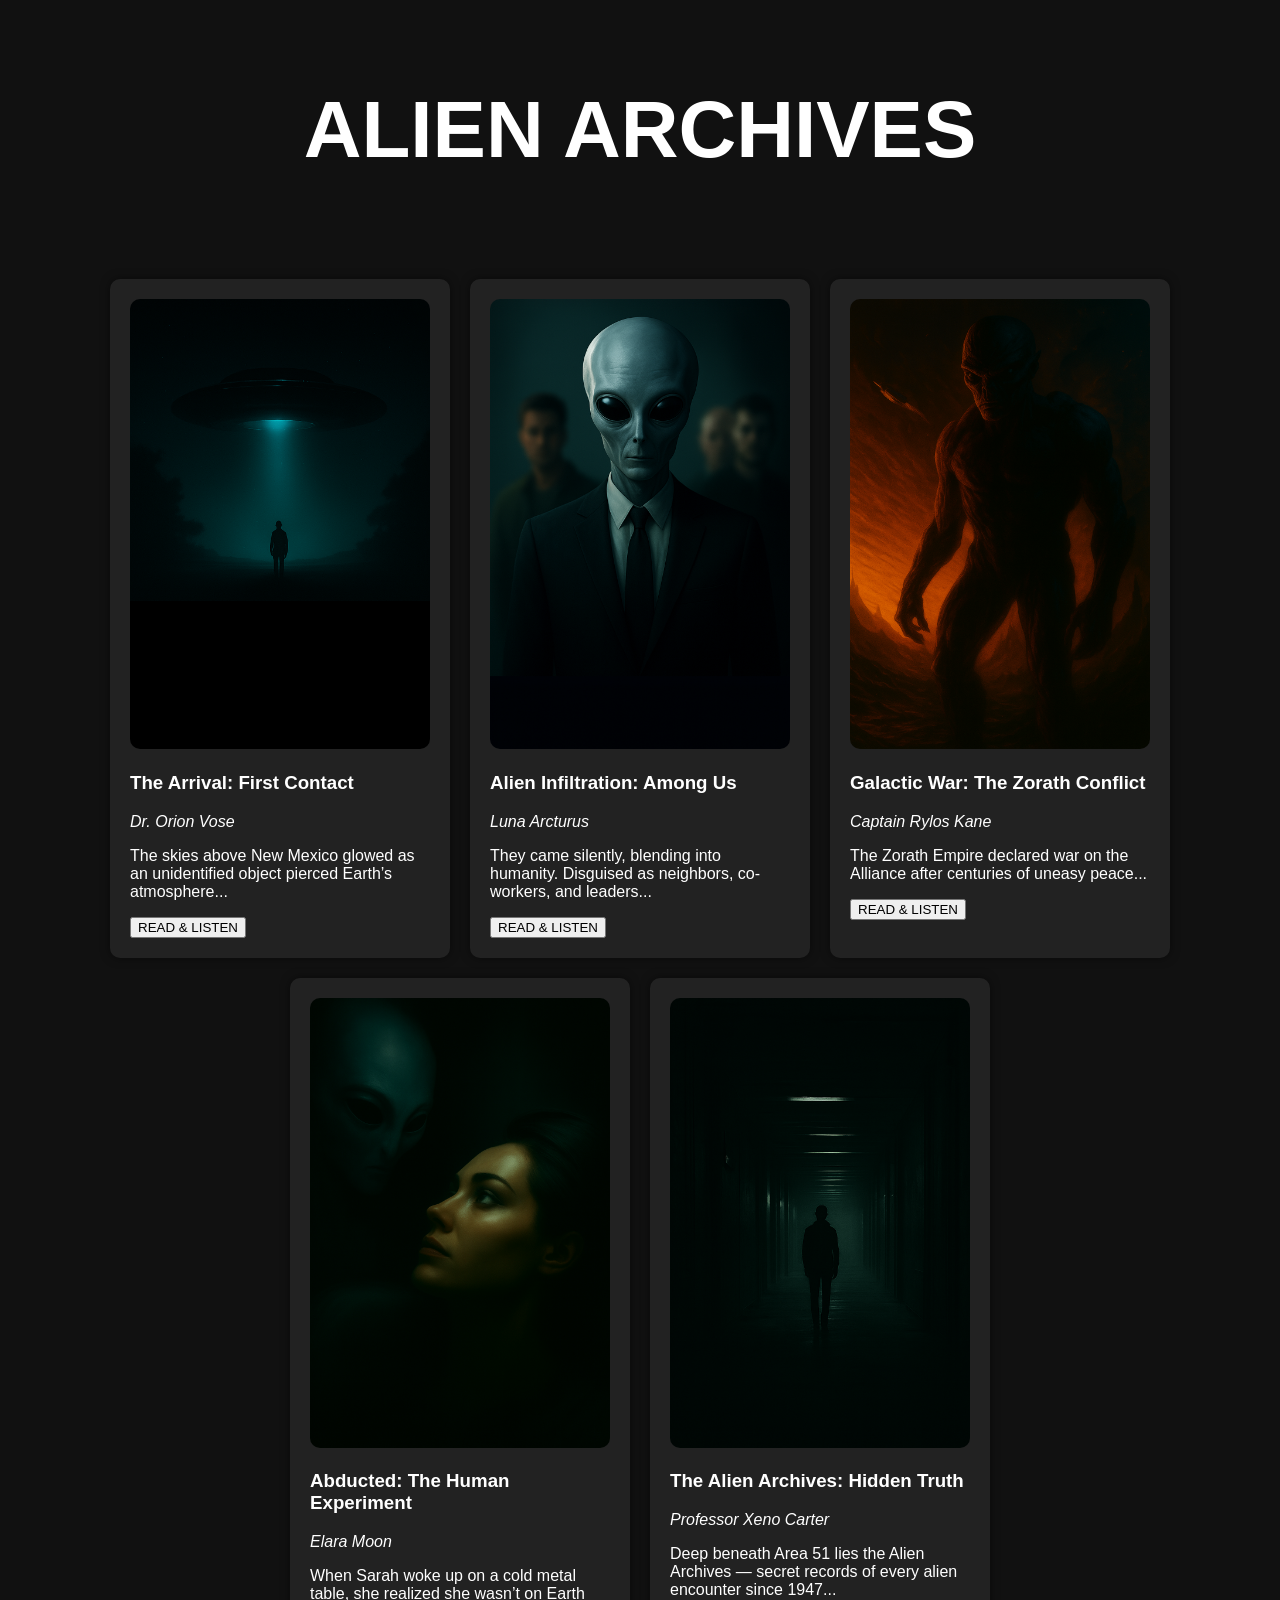
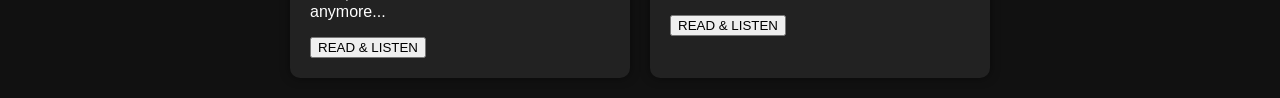
==== index.html @ 84c8fa24 "Final Working Version: Fully functional TTS app with pyttsx3, Flask, HTML/CSS, audio, README and LIC" ====
<!DOCTYPE html>
<html lang="en">
<head>
  <meta charset="UTF-8">
  <meta name="viewport" content="width=device-width, initial-scale=1.0">
  <title>Alien Archives</title>
  <!-- Linking external stylesheet -->
  <link rel="stylesheet" href="styles.css">
</head>

<body>

  <!-- Website Header -->
  <header>
    <h1>ALIEN ARCHIVES</h1>
  </header>

  <!-- Container for all book cards -->
  <div class="book-grid">

    <!-- Book 1 -->
    <div class="card">
      <img src="arrival.png" alt="The Arrival: First Contact">
      <h3>The Arrival: First Contact</h3>
      <p><em>Dr. Orion Vose</em></p>
      <p>The skies above New Mexico glowed as an unidentified object pierced Earth’s atmosphere...</p>
      <button onclick="onRead('The skies above New Mexico glowed as an unidentified object pierced Earth’s atmosphere. Scientists and governments scrambled to make first contact with what appeared to be intelligent extraterrestrial life. The world would never be the same.')">READ & LISTEN</button>
    </div>

    <!-- Book 2 -->
    <div class="card">
      <img src="infiltration.png" alt="Alien Infiltration: Among Us">
      <h3>Alien Infiltration: Among Us</h3>
      <p><em>Luna Arcturus</em></p>
      <p>They came silently, blending into humanity. Disguised as neighbors, co-workers, and leaders...</p>
      <button onclick="onRead('They came silently, blending into humanity. Disguised as neighbors, co-workers, and even world leaders, their mission was simple: observe, manipulate, and prepare for full integration.')">READ & LISTEN</button>
    </div>

    <!-- Book 3 -->
    <div class="card">
      <img src="galacticwar.png" alt="Galactic War: The Zorath Conflict">
      <h3>Galactic War: The Zorath Conflict</h3>
      <p><em>Captain Rylos Kane</em></p>
      <p>The Zorath Empire declared war on the Alliance after centuries of uneasy peace...</p>
      <button onclick="onRead('The Zorath Empire declared war on the Alliance after centuries of uneasy peace. Massive starships clashed across galaxies, and Earth found itself forced into an interstellar battle.')">READ & LISTEN</button>
    </div>

    <!-- Book 4 -->
    <div class="card">
      <img src="abducted.png" alt="Abducted: The Human Experiment">
      <h3>Abducted: The Human Experiment</h3>
      <p><em>Elara Moon</em></p>
      <p>When Sarah woke up on a cold metal table, she realized she wasn’t on Earth anymore...</p>
      <button onclick="onRead('When Sarah woke up on a cold metal table, she realized she wasn’t on Earth anymore. She was part of a genetic experiment conducted by beings far more advanced than humans could comprehend.')">READ & LISTEN</button>
    </div>

    <!-- Book 5 -->
    <div class="card">
      <img src="archives.png" alt="The Alien Archives: Hidden Truth">
      <h3>The Alien Archives: Hidden Truth</h3>
      <p><em>Professor Xeno Carter</em></p>
      <p>Deep beneath Area 51 lies the Alien Archives — secret records of every alien encounter since 1947...</p>
      <button onclick="onRead('Deep beneath Area 51 lies the Alien Archives — the classified records of every encounter, abduction, and secret deal made with extraterrestrial civilizations since 1947.')">READ & LISTEN</button>
    </div>

  </div>

  <script>
    // This function is called when the user clicks on any "READ & LISTEN" button
    function onRead(bookText) {
      // Send book text to the TTS function
      generateTTS(bookText);
    }

    // This function sends text to your backend TTS server
    async function generateTTS(text) {
      const response = await fetch('http://127.0.0.1:5000/tts', {
        method: 'POST',
        headers: { 'Content-Type': 'application/json' },
        body: JSON.stringify({ text: text })
      });

      // Convert response into a blob (binary large object - audio file)
      const blob = await response.blob();

      // Create temporary URL for the blob
      const url = URL.createObjectURL(blob);

      // Play audio from blob
      const audio = new Audio(url);
      audio.play();
    }
  </script>

</body>
</html>
---- styles.css ----
/* Base styles for entire page */
body {
  background-color: #111; /* Dark background for space theme */
  color: #fff; /* White text for contrast */
  font-family: Arial, sans-serif; /* Clean modern font */
  margin: 0;
  padding: 0;
}

/* Styles for header */
header {
  text-align: center;
  padding: 30px 0;
  font-size: 40px;
  font-weight: bold;
}

/* Container grid for book cards */
.book-grid {
  display: flex; /* Flexbox layout */
  justify-content: center; /* Center horizontally */
  flex-wrap: wrap; /* Allow multiple rows */
  padding: 20px;
  gap: 20px; /* Spacing between cards */
}

/* Styles for each book card */
.card {
  background-color: #222; /* Slightly lighter than body */
  border-radius: 10px; /* Rounded corners */
  padding: 20px;
  width: 300px;
  box-shadow: 0 0 10px rgba(0,0,0,0.5); /* Soft shadow for depth */
  transition: transform 0.2s; /* Optional hover effect */
}

/* Hover effect to lift the card slightly */
.card:hover {
  transform: translateY(-5px);
}

/* Style book images */
.card img {
  width: 100%;
  border-radius: 10px;
}
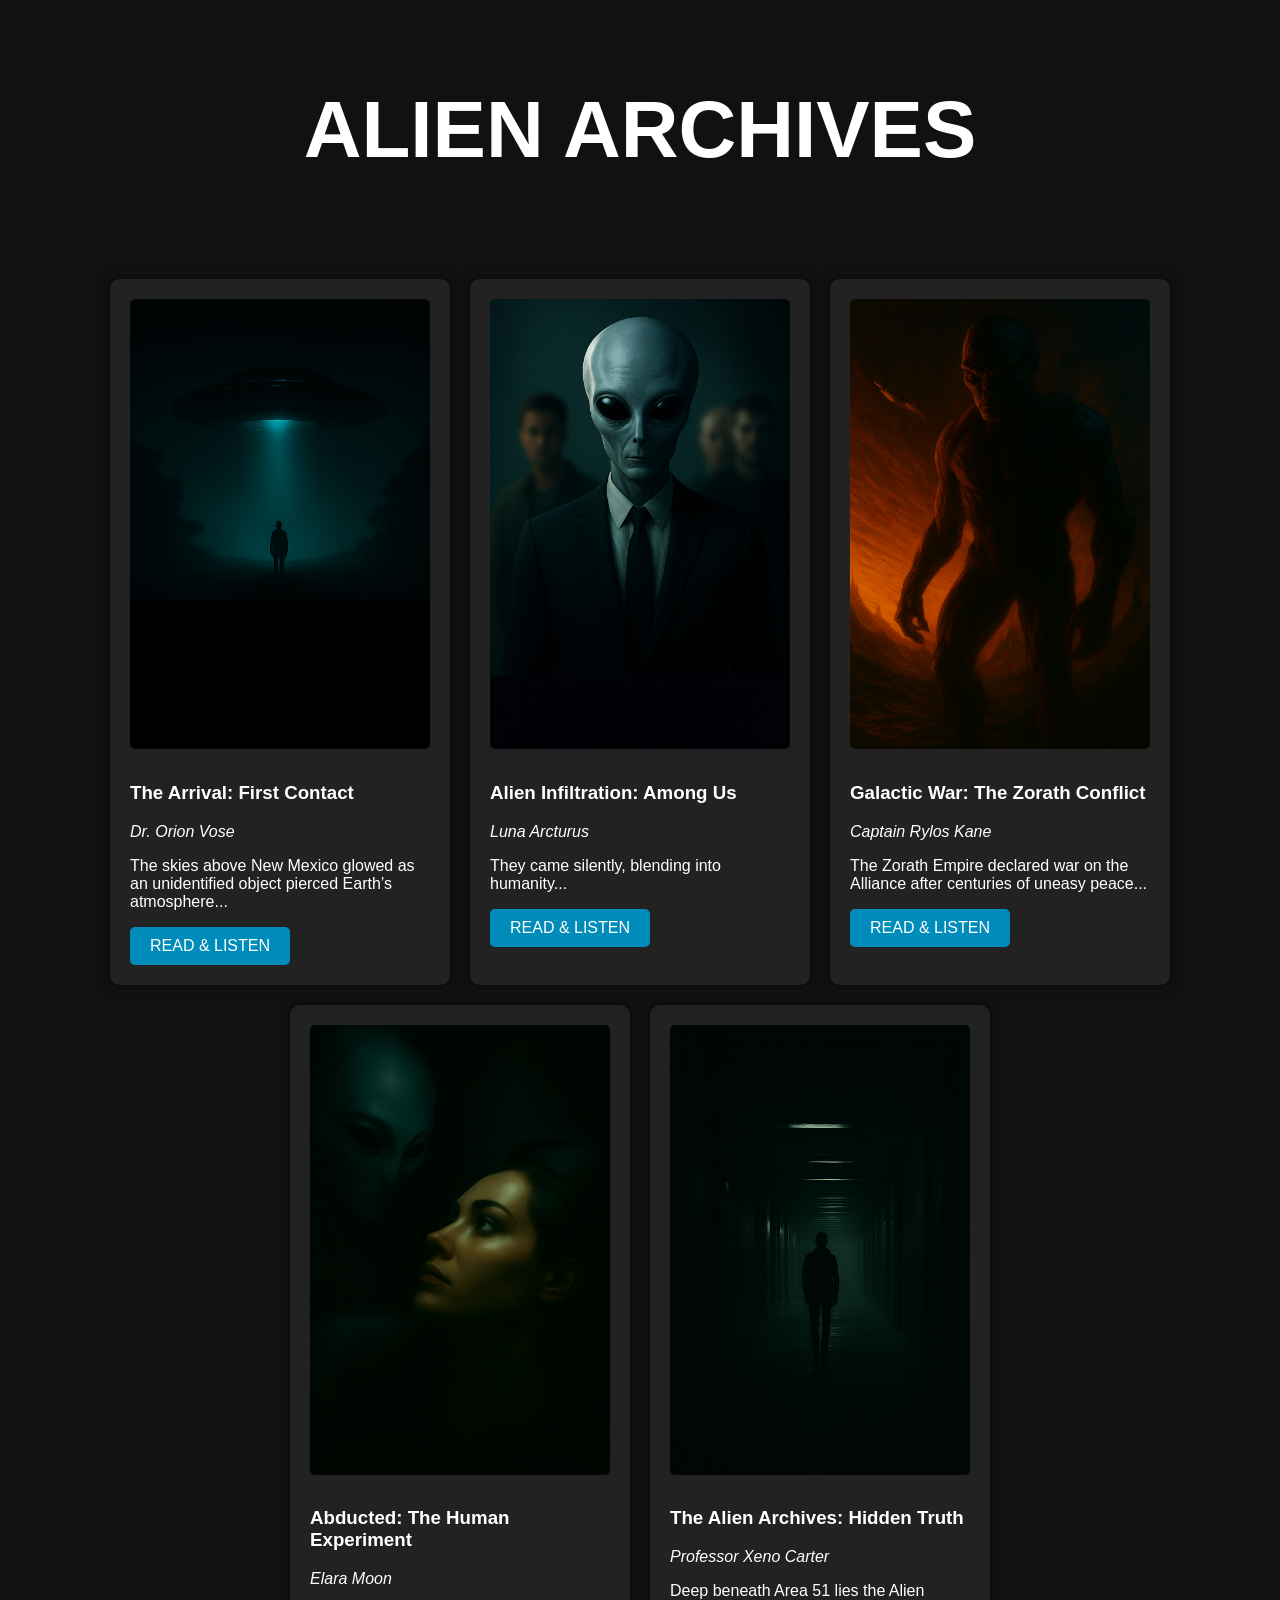
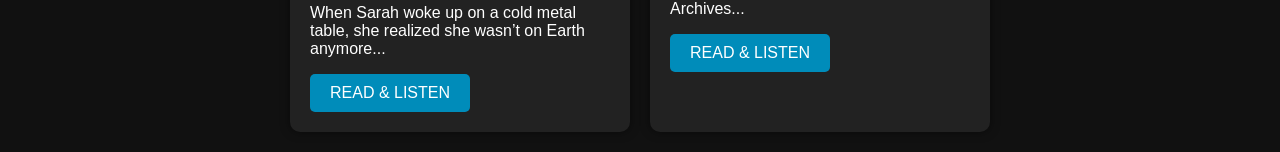
==== commit 9d399f0d: "Final Full Submission: Alien Archives TTS fully functional" ====
--- a/index.html
+++ b/index.html
@@ -24,7 +24,7 @@
       <h3>The Arrival: First Contact</h3>
       <p><em>Dr. Orion Vose</em></p>
       <p>The skies above New Mexico glowed as an unidentified object pierced Earth’s atmosphere...</p>
-      <button onclick="onRead('The skies above New Mexico glowed as an unidentified object pierced Earth’s atmosphere. Scientists and governments scrambled to make first contact with what appeared to be intelligent extraterrestrial life. The world would never be the same.')">READ & LISTEN</button>
+      <button onclick="onRead('arrival')">READ & LISTEN</button>
     </div>
 
     <!-- Book 2 -->
@@ -32,8 +32,8 @@
       <img src="infiltration.png" alt="Alien Infiltration: Among Us">
       <h3>Alien Infiltration: Among Us</h3>
       <p><em>Luna Arcturus</em></p>
-      <p>They came silently, blending into humanity. Disguised as neighbors, co-workers, and leaders...</p>
-      <button onclick="onRead('They came silently, blending into humanity. Disguised as neighbors, co-workers, and even world leaders, their mission was simple: observe, manipulate, and prepare for full integration.')">READ & LISTEN</button>
+      <p>They came silently, blending into humanity...</p>
+      <button onclick="onRead('infiltration')">READ & LISTEN</button>
     </div>
 
     <!-- Book 3 -->
@@ -42,7 +42,7 @@
       <h3>Galactic War: The Zorath Conflict</h3>
       <p><em>Captain Rylos Kane</em></p>
       <p>The Zorath Empire declared war on the Alliance after centuries of uneasy peace...</p>
-      <button onclick="onRead('The Zorath Empire declared war on the Alliance after centuries of uneasy peace. Massive starships clashed across galaxies, and Earth found itself forced into an interstellar battle.')">READ & LISTEN</button>
+      <button onclick="onRead('galacticwar')">READ & LISTEN</button>
     </div>
 
     <!-- Book 4 -->
@@ -51,7 +51,7 @@
       <h3>Abducted: The Human Experiment</h3>
       <p><em>Elara Moon</em></p>
       <p>When Sarah woke up on a cold metal table, she realized she wasn’t on Earth anymore...</p>
-      <button onclick="onRead('When Sarah woke up on a cold metal table, she realized she wasn’t on Earth anymore. She was part of a genetic experiment conducted by beings far more advanced than humans could comprehend.')">READ & LISTEN</button>
+      <button onclick="onRead('abducted')">READ & LISTEN</button>
     </div>
 
     <!-- Book 5 -->
@@ -59,37 +59,43 @@
       <img src="archives.png" alt="The Alien Archives: Hidden Truth">
       <h3>The Alien Archives: Hidden Truth</h3>
       <p><em>Professor Xeno Carter</em></p>
-      <p>Deep beneath Area 51 lies the Alien Archives — secret records of every alien encounter since 1947...</p>
-      <button onclick="onRead('Deep beneath Area 51 lies the Alien Archives — the classified records of every encounter, abduction, and secret deal made with extraterrestrial civilizations since 1947.')">READ & LISTEN</button>
+      <p>Deep beneath Area 51 lies the Alien Archives...</p>
+      <button onclick="onRead('archives')">READ & LISTEN</button>
     </div>
 
-  </div>
+  </div> <!-- End of book-grid -->
 
   <script>
-    // This function is called when the user clicks on any "READ & LISTEN" button
-    function onRead(bookText) {
-      // Send book text to the TTS function
-      generateTTS(bookText);
-    }
+  // Full text content for each book (long descriptions)
+  const books = {
+    'arrival': `The skies above New Mexico glowed as an unidentified object pierced Earth’s atmosphere. Scientists and governments scrambled to make first contact with what appeared to be intelligent extraterrestrial life. The world would never be the same. Massive debates raged: were these visitors peaceful explorers or threats?`,
+    'infiltration': `They came silently, blending into humanity. Disguised as neighbors, coworkers, and leaders, their mission was simple: observe, manipulate, and prepare for full integration. The resistance struggled to expose the infiltration before humanity lost control.`,
+    'galacticwar': `The Zorath Empire declared war after centuries of uneasy peace. Massive starships clashed across galaxies. Earth's space fleet allied with alien species in hopes of survival. Commanders discovered a secret weapon that could end the war but risked annihilating entire star systems.`,
+    'abducted': `Sarah woke up on a cold metal table, realizing she wasn’t on Earth. Part of a genetic experiment by beings more advanced than humans, she joined others plotting a daring escape, hoping to return to Earth and expose the truth.`,
+    'archives': `Beneath Area 51 lies the Alien Archives—the classified records of every encounter, abduction, and secret deal made with extraterrestrials since 1947. Rogue insiders now threaten to leak the truth to the world.`,
+  };
 
-    // This function sends text to your backend TTS server
-    async function generateTTS(text) {
-      const response = await fetch('http://127.0.0.1:5000/tts', {
-        method: 'POST',
-        headers: { 'Content-Type': 'application/json' },
-        body: JSON.stringify({ text: text })
-      });
+  // This function is called when the user clicks on any "READ & LISTEN" button
+  function onRead(bookKey) {
+    // Look up full book content based on the book key
+    const text = books[bookKey];
+    // Pass the full text to the TTS generator
+    generateTTS(text);
+  }
 
-      // Convert response into a blob (binary large object - audio file)
-      const blob = await response.blob();
+  // This function sends text to your backend TTS server
+  async function generateTTS(text) {
+    const response = await fetch('http://127.0.0.1:5000/tts', {
+      method: 'POST',
+      headers: { 'Content-Type': 'application/json' },
+      body: JSON.stringify({ text: text })
+    });
 
-      // Create temporary URL for the blob
-      const url = URL.createObjectURL(blob);
-
-      // Play audio from blob
-      const audio = new Audio(url);
-      audio.play();
-    }
+    const blob = await response.blob();
+    const url = URL.createObjectURL(blob);
+    const audio = new Audio(url);
+    audio.play();
+  }
   </script>
 
 </body>
--- a/styles.css
+++ b/styles.css
@@ -1,7 +1,7 @@
 /* Base styles for entire page */
 body {
-  background-color: #111; /* Dark background for space theme */
-  color: #fff; /* White text for contrast */
+  background-color: #111;  /* Dark background for space theme */
+  color: #fff;             /* White text for contrast */
   font-family: Arial, sans-serif; /* Clean modern font */
   margin: 0;
   padding: 0;
@@ -17,21 +17,21 @@
 
 /* Container grid for book cards */
 .book-grid {
-  display: flex; /* Flexbox layout */
+  display: flex;        /* Flexbox layout */
   justify-content: center; /* Center horizontally */
-  flex-wrap: wrap; /* Allow multiple rows */
+  flex-wrap: wrap;      /* Allow multiple rows */
   padding: 20px;
-  gap: 20px; /* Spacing between cards */
+  gap: 20px;            /* Spacing between cards */
 }
 
 /* Styles for each book card */
 .card {
-  background-color: #222; /* Slightly lighter than body */
-  border-radius: 10px; /* Rounded corners */
+  background-color: #222;  /* Slightly lighter than body */
+  border-radius: 10px;     /* Rounded corners */
   padding: 20px;
   width: 300px;
   box-shadow: 0 0 10px rgba(0,0,0,0.5); /* Soft shadow for depth */
-  transition: transform 0.2s; /* Optional hover effect */
+  transition: transform 0.25s; /* Optional hover effect */
 }
 
 /* Hover effect to lift the card slightly */
@@ -39,8 +39,24 @@
   transform: translateY(-5px);
 }
 
-/* Style book images */
+/* Image inside card */
 .card img {
   width: 100%;
-  border-radius: 10px;
+  border-radius: 5px;
+  margin-bottom: 10px;
 }
+
+/* Style for buttons */
+button {
+  background-color: #008CBA;
+  color: white;
+  border: none;
+  padding: 10px 20px;
+  font-size: 16px;
+  border-radius: 5px;
+  cursor: pointer;
+}
+
+button:hover {
+  background-color: #005f73;
+}
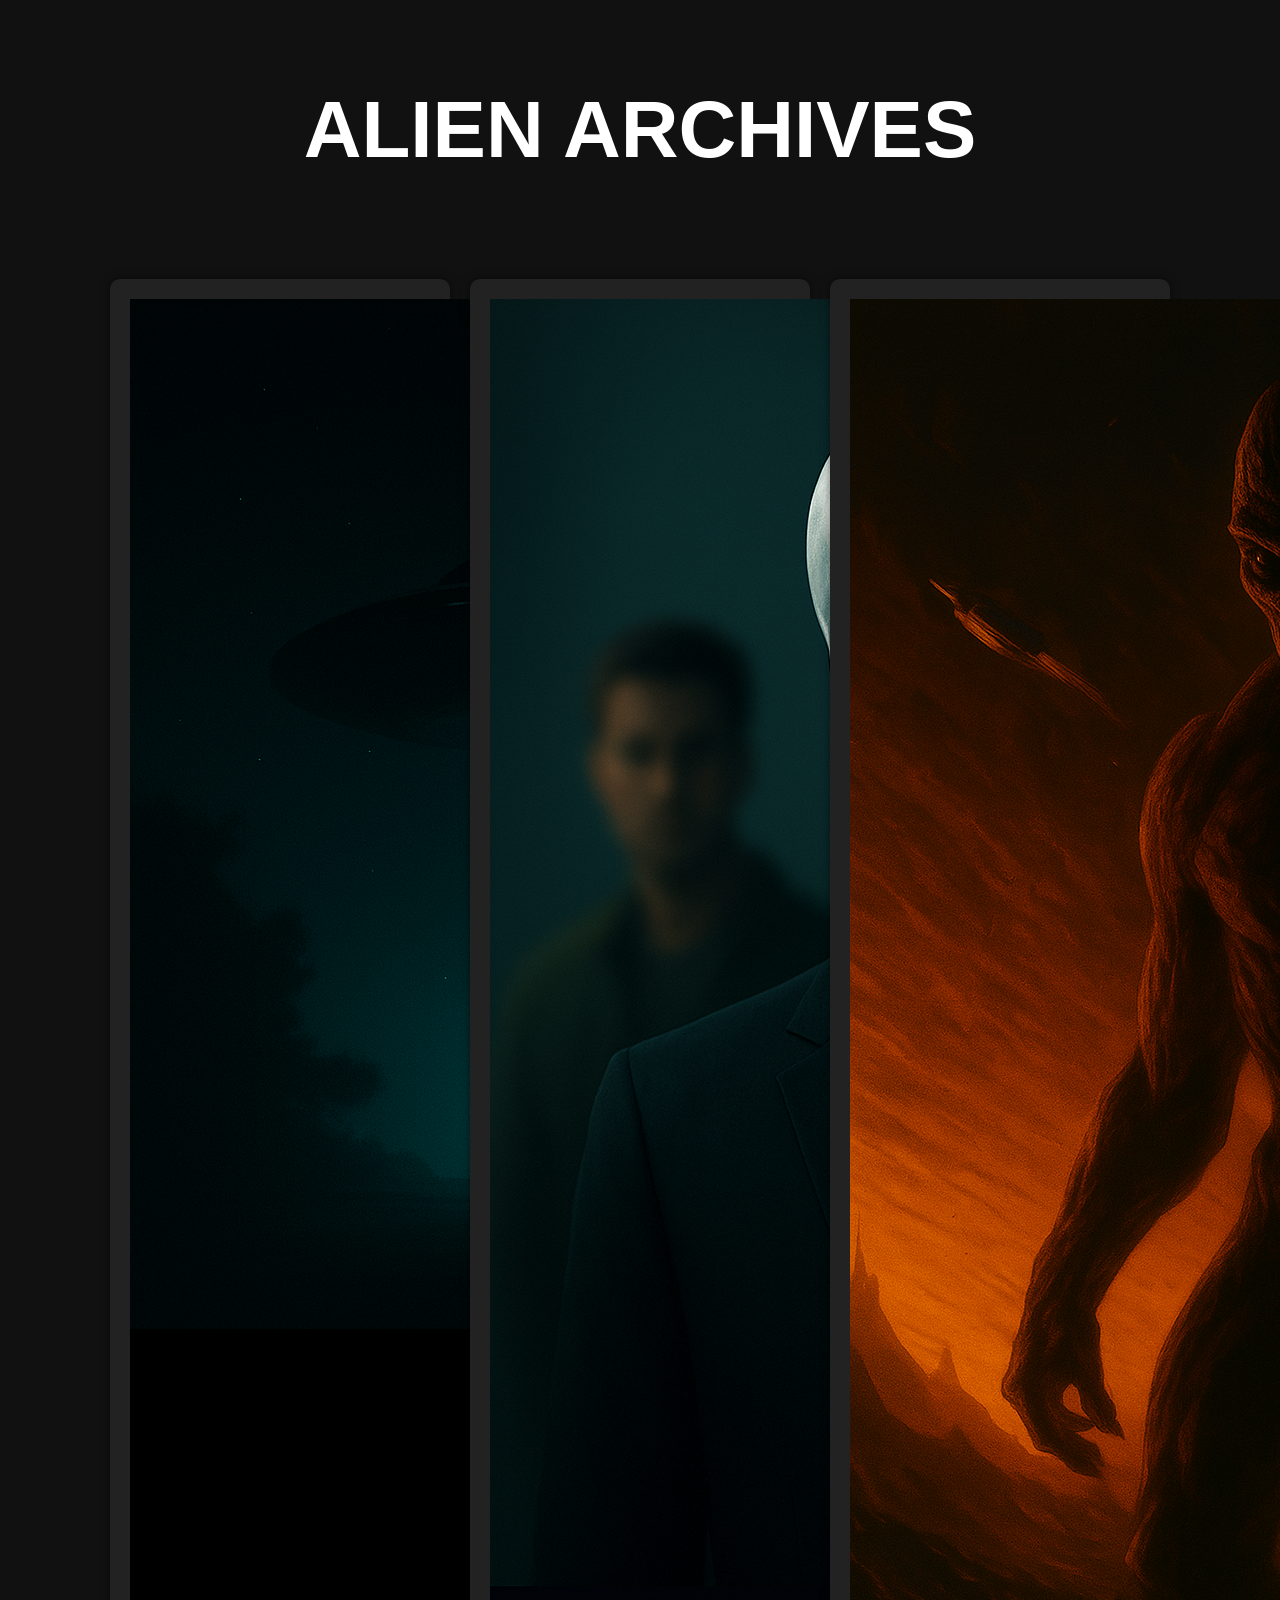
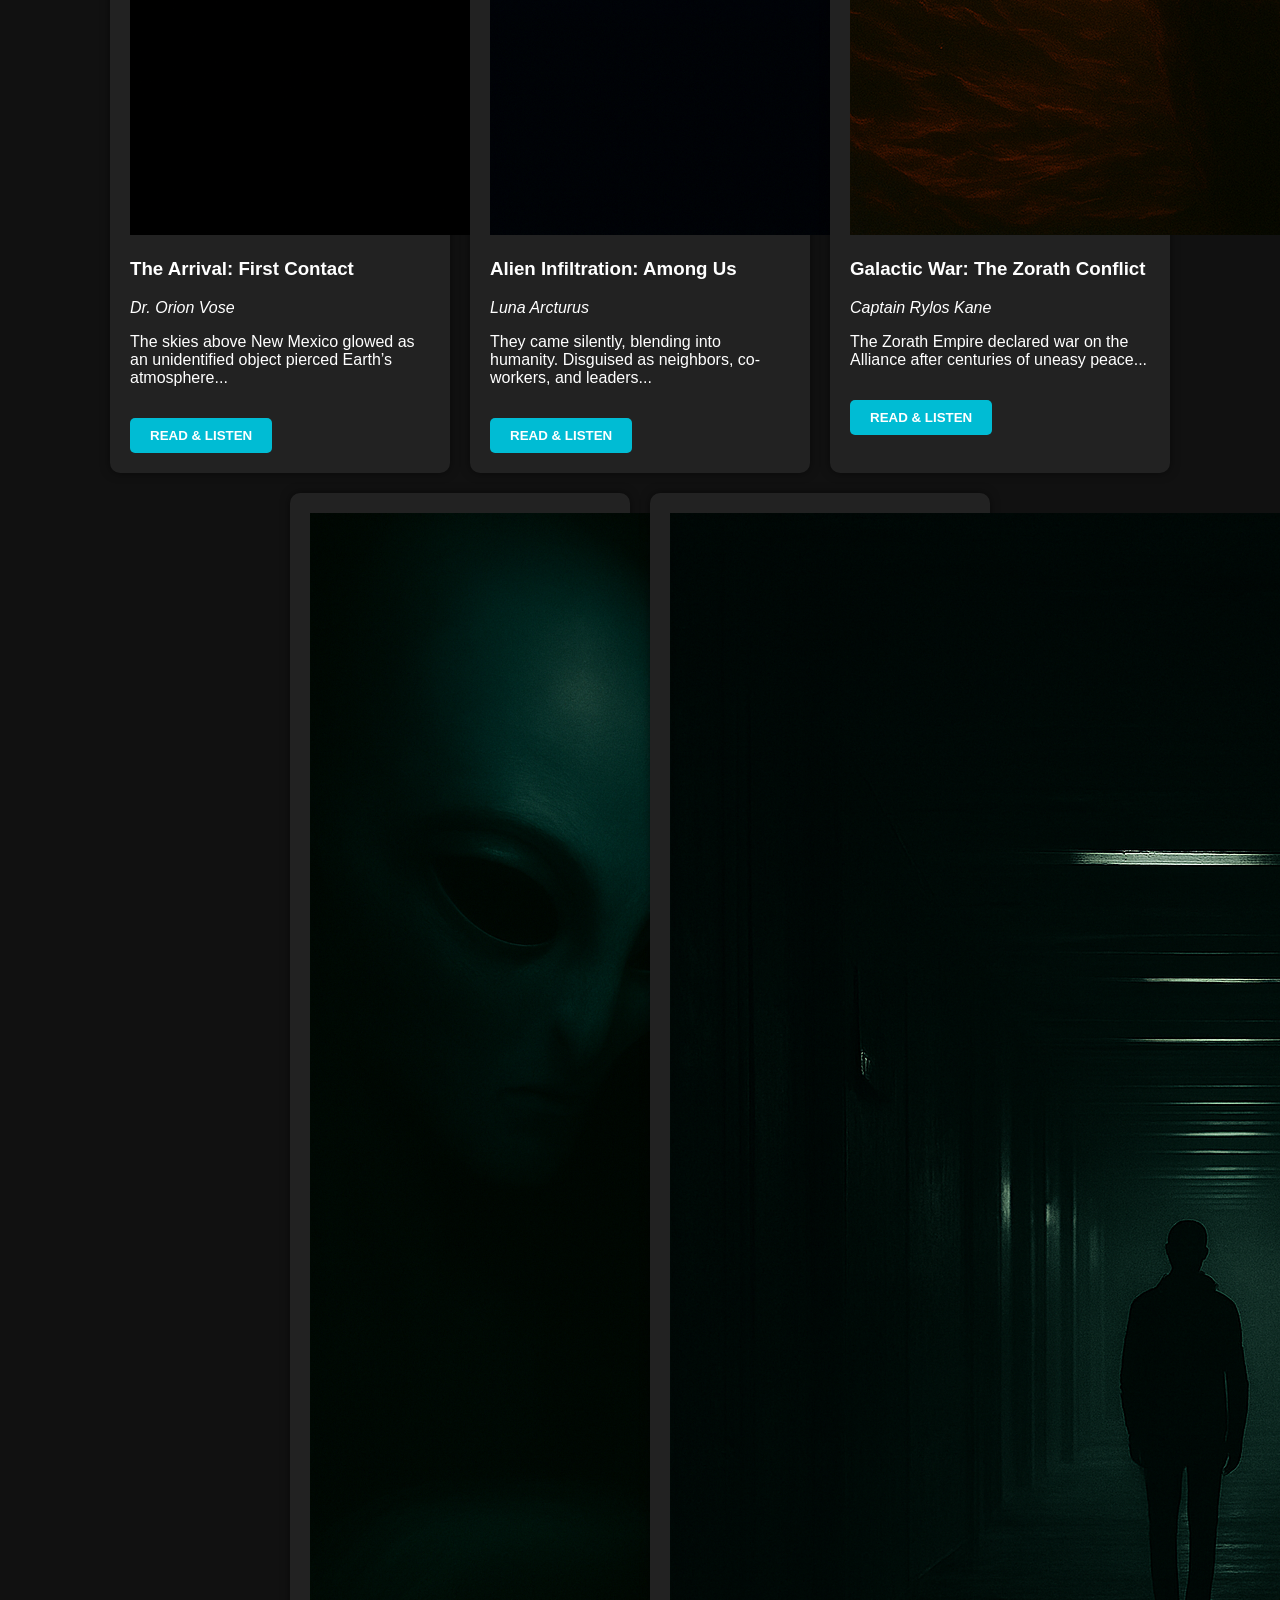
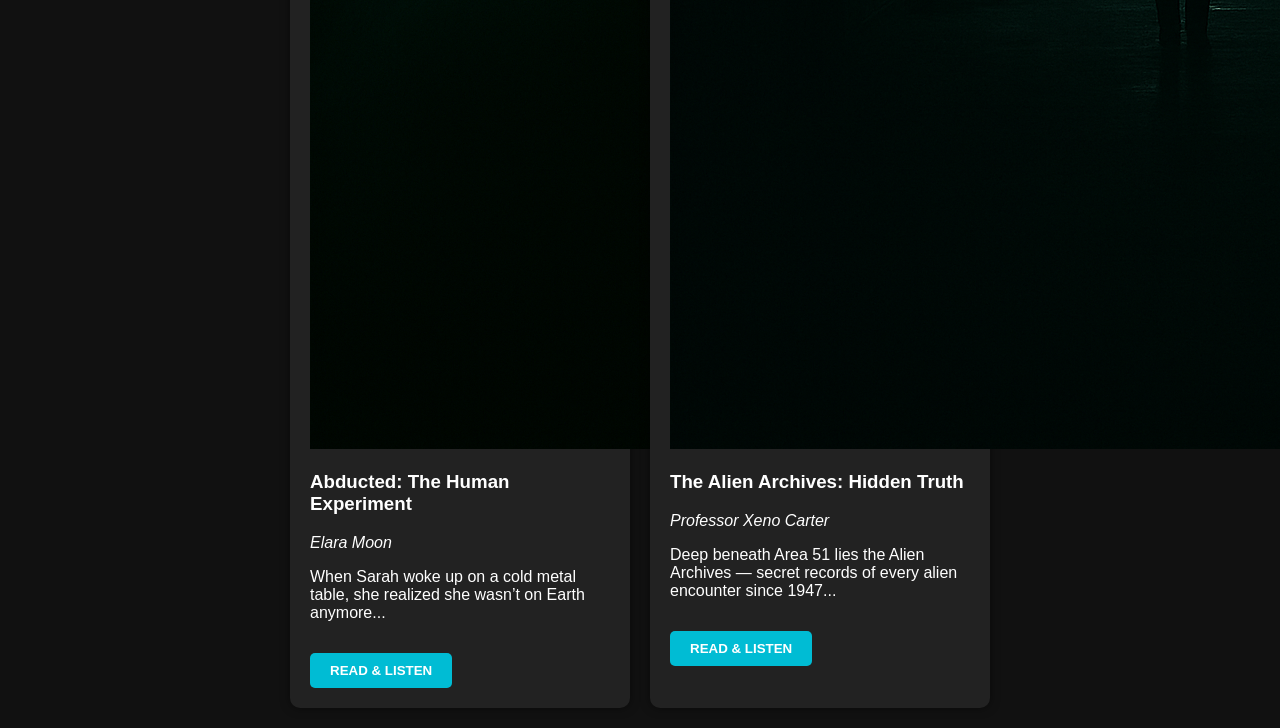
==== commit ff669a34: "Final working Flask + TTS submission package" ====
--- a/index.html
+++ b/index.html
@@ -24,7 +24,9 @@
       <h3>The Arrival: First Contact</h3>
       <p><em>Dr. Orion Vose</em></p>
       <p>The skies above New Mexico glowed as an unidentified object pierced Earth’s atmosphere...</p>
-      <button onclick="onRead('arrival')">READ & LISTEN</button>
+      <button onclick="onRead('The skies above New Mexico glowed as an unidentified object pierced Earth’s atmosphere. Scientists and governments scrambled to make first contact with what appeared to be intelligent extraterrestrial life. The world would never be the same. In the days that followed, massive debates raged across the globe: were these visitors peaceful explorers or potential threats? As the first transmission was received from the alien craft, humanity held its breath, preparing for a new chapter in history.')">
+        READ & LISTEN
+      </button>
     </div>
 
     <!-- Book 2 -->
@@ -32,8 +34,10 @@
       <img src="infiltration.png" alt="Alien Infiltration: Among Us">
       <h3>Alien Infiltration: Among Us</h3>
       <p><em>Luna Arcturus</em></p>
-      <p>They came silently, blending into humanity...</p>
-      <button onclick="onRead('infiltration')">READ & LISTEN</button>
+      <p>They came silently, blending into humanity. Disguised as neighbors, co-workers, and leaders...</p>
+      <button onclick="onRead('They came silently, blending into humanity. Disguised as neighbors, co-workers, and even world leaders, their mission was simple: observe, manipulate, and prepare for full integration. Over decades, their advanced technology allowed them to hide in plain sight, studying every aspect of human culture. The resistance knew the truth but struggled to expose the infiltration. As world governments unwittingly fell under their influence, a handful of scientists raced to develop detection methods before it was too late.')">
+        READ & LISTEN
+      </button>
     </div>
 
     <!-- Book 3 -->
@@ -42,7 +46,9 @@
       <h3>Galactic War: The Zorath Conflict</h3>
       <p><em>Captain Rylos Kane</em></p>
       <p>The Zorath Empire declared war on the Alliance after centuries of uneasy peace...</p>
-      <button onclick="onRead('galacticwar')">READ & LISTEN</button>
+      <button onclick="onRead('The Zorath Empire declared war on the Alliance after centuries of uneasy peace. Massive starships clashed across galaxies, and Earth found itself forced into an interstellar battle it never expected to fight. The Zorath were ruthless conquerors, their plasma weapons devastating entire fleets. Earth’s young space fleet allied with alien species in hopes of survival. As commanders debated strategy, spies uncovered a secret weapon that could shift the war’s tide. But deploying it would risk annihilating entire star systems.')">
+        READ & LISTEN
+      </button>
     </div>
 
     <!-- Book 4 -->
@@ -51,7 +57,9 @@
       <h3>Abducted: The Human Experiment</h3>
       <p><em>Elara Moon</em></p>
       <p>When Sarah woke up on a cold metal table, she realized she wasn’t on Earth anymore...</p>
-      <button onclick="onRead('abducted')">READ & LISTEN</button>
+      <button onclick="onRead('When Sarah woke up on a cold metal table, she realized she wasn’t on Earth anymore. She was part of a genetic experiment conducted by beings far more advanced than humans could comprehend. The room was sterile, illuminated by soft blue lights, and filled with instruments she couldn’t recognize. Her abductors communicated telepathically, observing her biological reactions. But Sarah wasn’t alone. Dozens of other abductees shared her fate. Together, they plotted a daring escape, hoping to return to Earth and expose the truth.')">
+        READ & LISTEN
+      </button>
     </div>
 
     <!-- Book 5 -->
@@ -59,43 +67,33 @@
       <img src="archives.png" alt="The Alien Archives: Hidden Truth">
       <h3>The Alien Archives: Hidden Truth</h3>
       <p><em>Professor Xeno Carter</em></p>
-      <p>Deep beneath Area 51 lies the Alien Archives...</p>
-      <button onclick="onRead('archives')">READ & LISTEN</button>
+      <p>Deep beneath Area 51 lies the Alien Archives — secret records of every alien encounter since 1947...</p>
+      <button onclick="onRead('Deep beneath Area 51 lies the Alien Archives — the classified records of every encounter, every abduction, and every secret deal made with extraterrestrial civilizations since 1947. These files hold evidence of interstellar trade, secret alliances, and unexplainable technology reverse-engineered from crashed spacecraft. Buried deep within secured chambers, the Archives contain biological samples of multiple alien species. Only a few top-ranking officials have clearance. But now, a rogue insider threatens to leak the truth to the world.')">
+        READ & LISTEN
+      </button>
     </div>
 
-  </div> <!-- End of book-grid -->
+  </div>
 
   <script>
-  // Full text content for each book (long descriptions)
-  const books = {
-    'arrival': `The skies above New Mexico glowed as an unidentified object pierced Earth’s atmosphere. Scientists and governments scrambled to make first contact with what appeared to be intelligent extraterrestrial life. The world would never be the same. Massive debates raged: were these visitors peaceful explorers or threats?`,
-    'infiltration': `They came silently, blending into humanity. Disguised as neighbors, coworkers, and leaders, their mission was simple: observe, manipulate, and prepare for full integration. The resistance struggled to expose the infiltration before humanity lost control.`,
-    'galacticwar': `The Zorath Empire declared war after centuries of uneasy peace. Massive starships clashed across galaxies. Earth's space fleet allied with alien species in hopes of survival. Commanders discovered a secret weapon that could end the war but risked annihilating entire star systems.`,
-    'abducted': `Sarah woke up on a cold metal table, realizing she wasn’t on Earth. Part of a genetic experiment by beings more advanced than humans, she joined others plotting a daring escape, hoping to return to Earth and expose the truth.`,
-    'archives': `Beneath Area 51 lies the Alien Archives—the classified records of every encounter, abduction, and secret deal made with extraterrestrials since 1947. Rogue insiders now threaten to leak the truth to the world.`,
-  };
+    // This function sends text to your backend TTS server
+    async function generateTTS(text) {
+      const response = await fetch('http://127.0.0.1:5000/tts', {
+        method: 'POST',
+        headers: { 'Content-Type': 'application/json' },
+        body: JSON.stringify({ text: text })
+      });
 
-  // This function is called when the user clicks on any "READ & LISTEN" button
-  function onRead(bookKey) {
-    // Look up full book content based on the book key
-    const text = books[bookKey];
-    // Pass the full text to the TTS generator
-    generateTTS(text);
-  }
+      const blob = await response.blob();
+      const url = URL.createObjectURL(blob);
+      const audio = new Audio(url);
+      audio.play();
+    }
 
-  // This function sends text to your backend TTS server
-  async function generateTTS(text) {
-    const response = await fetch('http://127.0.0.1:5000/tts', {
-      method: 'POST',
-      headers: { 'Content-Type': 'application/json' },
-      body: JSON.stringify({ text: text })
-    });
-
-    const blob = await response.blob();
-    const url = URL.createObjectURL(blob);
-    const audio = new Audio(url);
-    audio.play();
-  }
+    // This function is called when the user clicks any "READ & LISTEN" button
+    function onRead(text) {
+      generateTTS(text);
+    }
   </script>
 
 </body>
--- a/styles.css
+++ b/styles.css
@@ -1,62 +1,44 @@
 /* Base styles for entire page */
 body {
-  background-color: #111;  /* Dark background for space theme */
-  color: #fff;             /* White text for contrast */
-  font-family: Arial, sans-serif; /* Clean modern font */
+  background-color: #111;
+  color: #fff;
+  font-family: Arial, sans-serif;
   margin: 0;
   padding: 0;
 }
-
-/* Styles for header */
 header {
   text-align: center;
   padding: 30px 0;
   font-size: 40px;
   font-weight: bold;
 }
-
-/* Container grid for book cards */
 .book-grid {
-  display: flex;        /* Flexbox layout */
-  justify-content: center; /* Center horizontally */
-  flex-wrap: wrap;      /* Allow multiple rows */
+  display: flex;
+  justify-content: center;
+  flex-wrap: wrap;
   padding: 20px;
-  gap: 20px;            /* Spacing between cards */
+  gap: 20px;
 }
-
-/* Styles for each book card */
 .card {
-  background-color: #222;  /* Slightly lighter than body */
-  border-radius: 10px;     /* Rounded corners */
+  background-color: #222;
+  border-radius: 10px;
   padding: 20px;
   width: 300px;
-  box-shadow: 0 0 10px rgba(0,0,0,0.5); /* Soft shadow for depth */
-  transition: transform 0.25s; /* Optional hover effect */
+  box-shadow: 0 0 10px rgba(0,0,0,0.5);
+  transition: transform 0.2s;
 }
-
-/* Hover effect to lift the card slightly */
 .card:hover {
   transform: translateY(-5px);
 }
-
-/* Image inside card */
-.card img {
-  width: 100%;
+button {
+  padding: 10px 20px;
+  margin-top: 15px;
+  font-weight: bold;
+  background-color: #00bcd4;
+  border: none;
   border-radius: 5px;
-  margin-bottom: 10px;
+  color: white;
 }
-
-/* Style for buttons */
-button {
-  background-color: #008CBA;
-  color: white;
-  border: none;
-  padding: 10px 20px;
-  font-size: 16px;
-  border-radius: 5px;
-  cursor: pointer;
+button:hover {
+  background-color: #008c9e;
 }
-
-button:hover {
-  background-color: #005f73;
-}
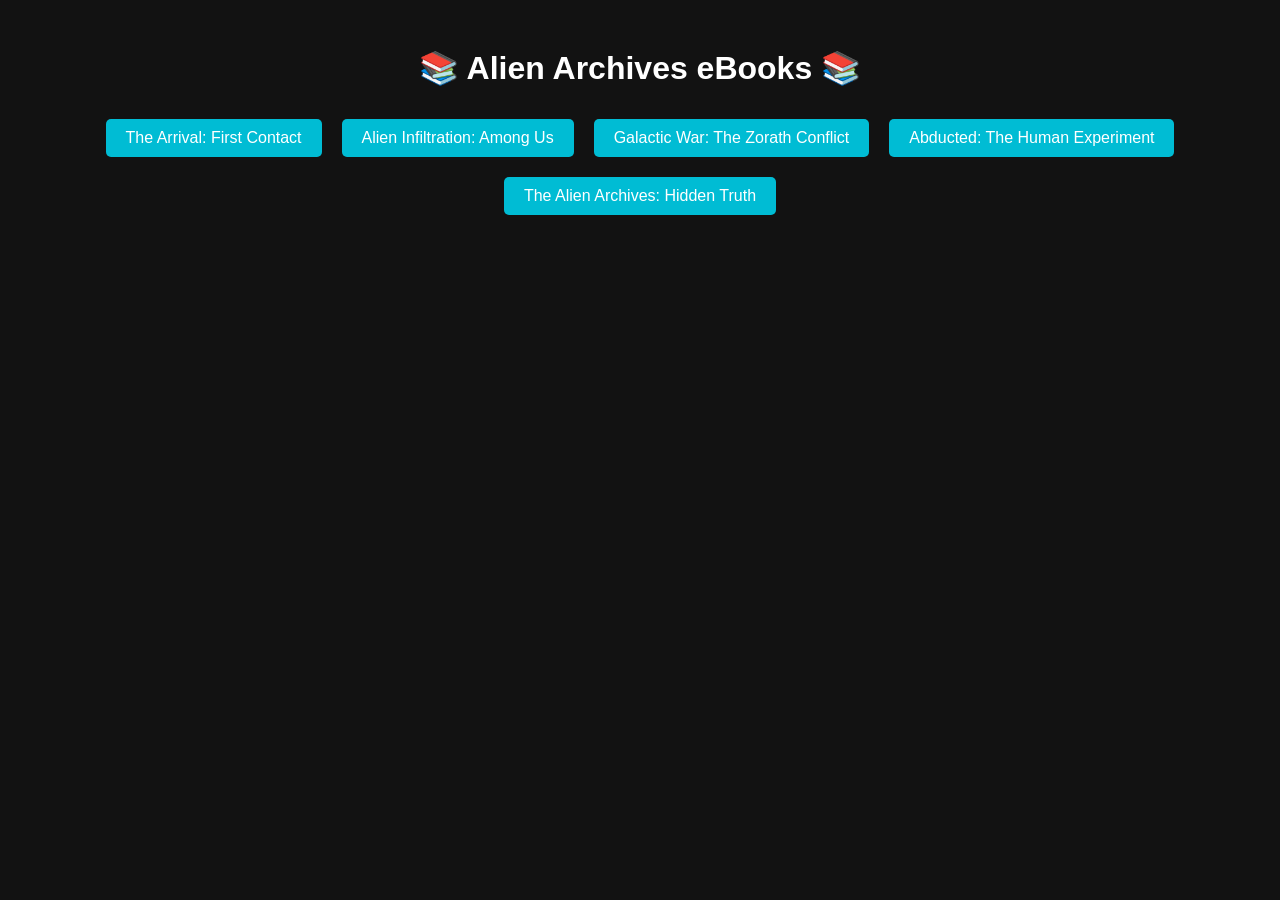
==== commit e70db13f: "Final simplified submission version" ====
--- a/index.html
+++ b/index.html
@@ -1,100 +1,18 @@
 <!DOCTYPE html>
 <html lang="en">
 <head>
-  <meta charset="UTF-8">
-  <meta name="viewport" content="width=device-width, initial-scale=1.0">
-  <title>Alien Archives</title>
-  <!-- Linking external stylesheet -->
-  <link rel="stylesheet" href="styles.css">
+    <meta charset="UTF-8">
+    <title>Alien Archives Web App</title>
+    <link rel="stylesheet" href="styles.css">
 </head>
-
 <body>
-
-  <!-- Website Header -->
-  <header>
-    <h1>ALIEN ARCHIVES</h1>
-  </header>
-
-  <!-- Container for all book cards -->
-  <div class="book-grid">
-
-    <!-- Book 1 -->
-    <div class="card">
-      <img src="arrival.png" alt="The Arrival: First Contact">
-      <h3>The Arrival: First Contact</h3>
-      <p><em>Dr. Orion Vose</em></p>
-      <p>The skies above New Mexico glowed as an unidentified object pierced Earth’s atmosphere...</p>
-      <button onclick="onRead('The skies above New Mexico glowed as an unidentified object pierced Earth’s atmosphere. Scientists and governments scrambled to make first contact with what appeared to be intelligent extraterrestrial life. The world would never be the same. In the days that followed, massive debates raged across the globe: were these visitors peaceful explorers or potential threats? As the first transmission was received from the alien craft, humanity held its breath, preparing for a new chapter in history.')">
-        READ & LISTEN
-      </button>
+    <h1>📚 Alien Archives eBooks 📚</h1>
+    <div id="book-list"></div>
+    <div id="reader-section" class="hidden">
+        <h2 id="book-title"></h2>
+        <p id="book-content"></p>
+        <button onclick="readAloud()">🔊 Read Aloud</button>
     </div>
-
-    <!-- Book 2 -->
-    <div class="card">
-      <img src="infiltration.png" alt="Alien Infiltration: Among Us">
-      <h3>Alien Infiltration: Among Us</h3>
-      <p><em>Luna Arcturus</em></p>
-      <p>They came silently, blending into humanity. Disguised as neighbors, co-workers, and leaders...</p>
-      <button onclick="onRead('They came silently, blending into humanity. Disguised as neighbors, co-workers, and even world leaders, their mission was simple: observe, manipulate, and prepare for full integration. Over decades, their advanced technology allowed them to hide in plain sight, studying every aspect of human culture. The resistance knew the truth but struggled to expose the infiltration. As world governments unwittingly fell under their influence, a handful of scientists raced to develop detection methods before it was too late.')">
-        READ & LISTEN
-      </button>
-    </div>
-
-    <!-- Book 3 -->
-    <div class="card">
-      <img src="galacticwar.png" alt="Galactic War: The Zorath Conflict">
-      <h3>Galactic War: The Zorath Conflict</h3>
-      <p><em>Captain Rylos Kane</em></p>
-      <p>The Zorath Empire declared war on the Alliance after centuries of uneasy peace...</p>
-      <button onclick="onRead('The Zorath Empire declared war on the Alliance after centuries of uneasy peace. Massive starships clashed across galaxies, and Earth found itself forced into an interstellar battle it never expected to fight. The Zorath were ruthless conquerors, their plasma weapons devastating entire fleets. Earth’s young space fleet allied with alien species in hopes of survival. As commanders debated strategy, spies uncovered a secret weapon that could shift the war’s tide. But deploying it would risk annihilating entire star systems.')">
-        READ & LISTEN
-      </button>
-    </div>
-
-    <!-- Book 4 -->
-    <div class="card">
-      <img src="abducted.png" alt="Abducted: The Human Experiment">
-      <h3>Abducted: The Human Experiment</h3>
-      <p><em>Elara Moon</em></p>
-      <p>When Sarah woke up on a cold metal table, she realized she wasn’t on Earth anymore...</p>
-      <button onclick="onRead('When Sarah woke up on a cold metal table, she realized she wasn’t on Earth anymore. She was part of a genetic experiment conducted by beings far more advanced than humans could comprehend. The room was sterile, illuminated by soft blue lights, and filled with instruments she couldn’t recognize. Her abductors communicated telepathically, observing her biological reactions. But Sarah wasn’t alone. Dozens of other abductees shared her fate. Together, they plotted a daring escape, hoping to return to Earth and expose the truth.')">
-        READ & LISTEN
-      </button>
-    </div>
-
-    <!-- Book 5 -->
-    <div class="card">
-      <img src="archives.png" alt="The Alien Archives: Hidden Truth">
-      <h3>The Alien Archives: Hidden Truth</h3>
-      <p><em>Professor Xeno Carter</em></p>
-      <p>Deep beneath Area 51 lies the Alien Archives — secret records of every alien encounter since 1947...</p>
-      <button onclick="onRead('Deep beneath Area 51 lies the Alien Archives — the classified records of every encounter, every abduction, and every secret deal made with extraterrestrial civilizations since 1947. These files hold evidence of interstellar trade, secret alliances, and unexplainable technology reverse-engineered from crashed spacecraft. Buried deep within secured chambers, the Archives contain biological samples of multiple alien species. Only a few top-ranking officials have clearance. But now, a rogue insider threatens to leak the truth to the world.')">
-        READ & LISTEN
-      </button>
-    </div>
-
-  </div>
-
-  <script>
-    // This function sends text to your backend TTS server
-    async function generateTTS(text) {
-      const response = await fetch('http://127.0.0.1:5000/tts', {
-        method: 'POST',
-        headers: { 'Content-Type': 'application/json' },
-        body: JSON.stringify({ text: text })
-      });
-
-      const blob = await response.blob();
-      const url = URL.createObjectURL(blob);
-      const audio = new Audio(url);
-      audio.play();
-    }
-
-    // This function is called when the user clicks any "READ & LISTEN" button
-    function onRead(text) {
-      generateTTS(text);
-    }
-  </script>
-
+    <script src="ebooks.js"></script>
 </body>
 </html>
--- a/styles.css
+++ b/styles.css
@@ -1,44 +1,23 @@
-/* Base styles for entire page */
 body {
-  background-color: #111;
-  color: #fff;
-  font-family: Arial, sans-serif;
-  margin: 0;
-  padding: 0;
-}
-header {
-  text-align: center;
-  padding: 30px 0;
-  font-size: 40px;
-  font-weight: bold;
-}
-.book-grid {
-  display: flex;
-  justify-content: center;
-  flex-wrap: wrap;
-  padding: 20px;
-  gap: 20px;
-}
-.card {
-  background-color: #222;
-  border-radius: 10px;
-  padding: 20px;
-  width: 300px;
-  box-shadow: 0 0 10px rgba(0,0,0,0.5);
-  transition: transform 0.2s;
-}
-.card:hover {
-  transform: translateY(-5px);
+    font-family: Arial, sans-serif;
+    background-color: #121212;
+    color: white;
+    text-align: center;
+    padding: 20px;
 }
 button {
-  padding: 10px 20px;
-  margin-top: 15px;
-  font-weight: bold;
-  background-color: #00bcd4;
-  border: none;
-  border-radius: 5px;
-  color: white;
+    padding: 10px 20px;
+    font-size: 16px;
+    margin: 10px;
+    border-radius: 5px;
+    border: none;
+    cursor: pointer;
+    background-color: #00bcd4;
+    color: white;
 }
 button:hover {
-  background-color: #008c9e;
+    background-color: #008c9e;
 }
+.hidden {
+    display: none;
+}
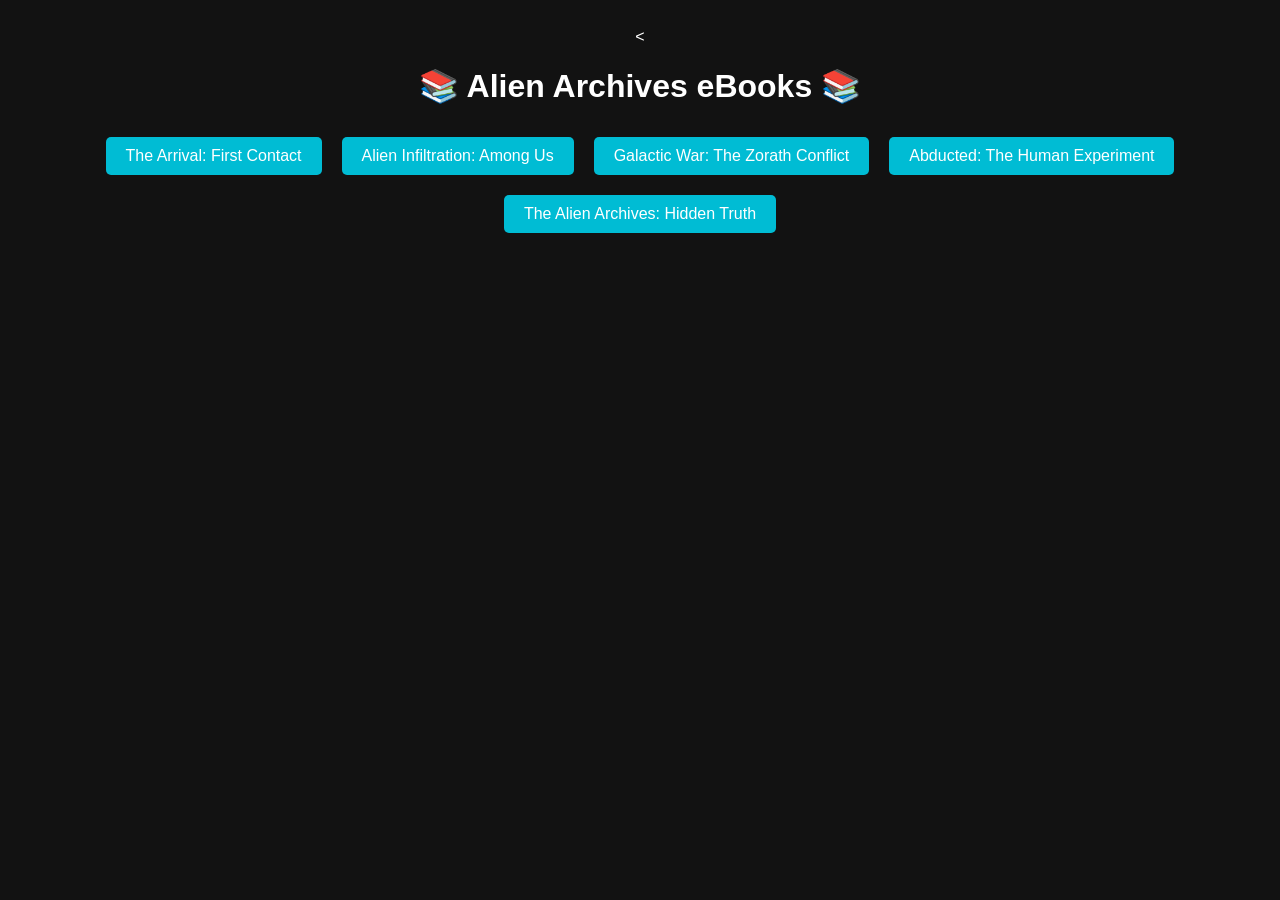
==== commit 363b9db1: "FINAL FULL SUBMISSION PACKAGE" ====
--- a/index.html
+++ b/index.html
@@ -1,4 +1,4 @@
-<!DOCTYPE html>
+<<!DOCTYPE html>
 <html lang="en">
 <head>
     <meta charset="UTF-8">
@@ -7,12 +7,15 @@
 </head>
 <body>
     <h1>📚 Alien Archives eBooks 📚</h1>
+
     <div id="book-list"></div>
+
     <div id="reader-section" class="hidden">
         <h2 id="book-title"></h2>
         <p id="book-content"></p>
         <button onclick="readAloud()">🔊 Read Aloud</button>
     </div>
+
     <script src="ebooks.js"></script>
 </body>
 </html>
--- a/styles.css
+++ b/styles.css
@@ -1,3 +1,4 @@
+/* Entire page style */
 body {
     font-family: Arial, sans-serif;
     background-color: #121212;
@@ -5,6 +6,8 @@
     text-align: center;
     padding: 20px;
 }
+
+/* Book button style */
 button {
     padding: 10px 20px;
     font-size: 16px;
@@ -15,9 +18,11 @@
     background-color: #00bcd4;
     color: white;
 }
+
 button:hover {
     background-color: #008c9e;
 }
+
 .hidden {
     display: none;
 }
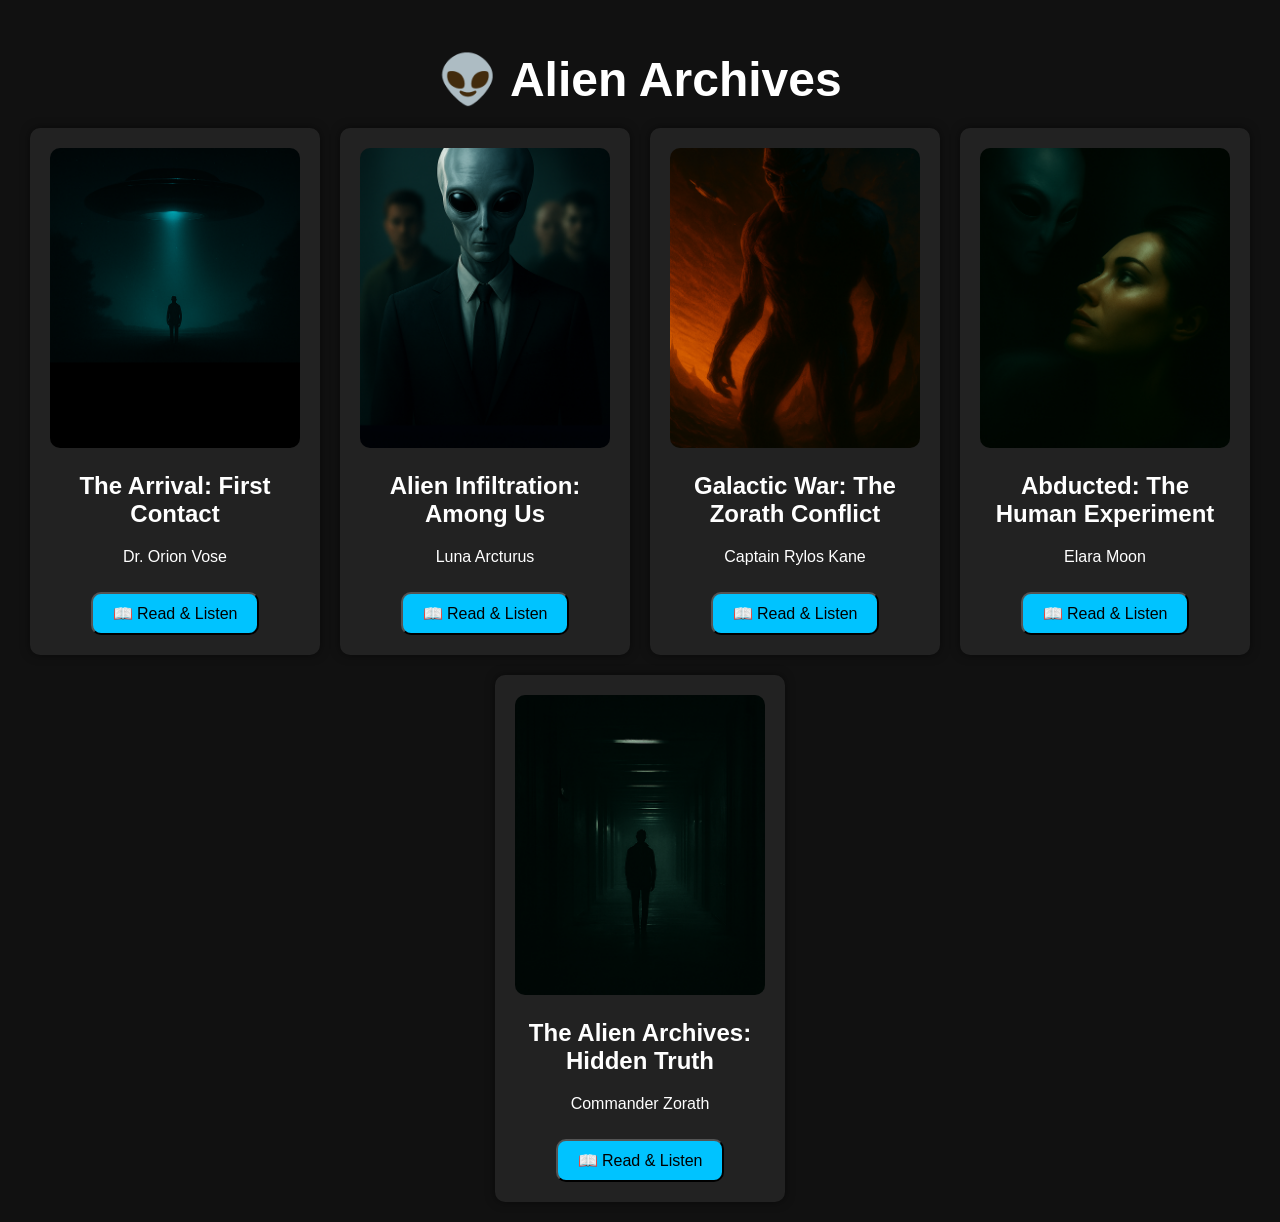
==== commit 5db82578: "FULL FINAL SYNC - Corrected Files" ====
--- a/index.html
+++ b/index.html
@@ -1,4 +1,4 @@
-<<!DOCTYPE html>
+<!DOCTYPE html>
 <html lang="en">
 <head>
     <meta charset="UTF-8">
@@ -6,14 +6,48 @@
     <link rel="stylesheet" href="styles.css">
 </head>
 <body>
-    <h1>📚 Alien Archives eBooks 📚</h1>
+    <h1>👽 Alien Archives</h1>
 
-    <div id="book-list"></div>
+    <div class="book-grid">
+        <!-- Book 1 -->
+        <div class="card">
+            <img src="arrival.png" alt="Arrival: First Contact">
+            <h2>The Arrival: First Contact</h2>
+            <p>Dr. Orion Vose</p>
+            <button onclick="readBook('arrival')">📖 Read & Listen</button>
+        </div>
 
-    <div id="reader-section" class="hidden">
-        <h2 id="book-title"></h2>
-        <p id="book-content"></p>
-        <button onclick="readAloud()">🔊 Read Aloud</button>
+        <!-- Book 2 -->
+        <div class="card">
+            <img src="infiltration.png" alt="Alien Infiltration: Among Us">
+            <h2>Alien Infiltration: Among Us</h2>
+            <p>Luna Arcturus</p>
+            <button onclick="readBook('infiltration')">📖 Read & Listen</button>
+        </div>
+
+        <!-- Book 3 -->
+        <div class="card">
+            <img src="galacticwar.png" alt="Galactic War: The Zorath Conflict">
+            <h2>Galactic War: The Zorath Conflict</h2>
+            <p>Captain Rylos Kane</p>
+            <button onclick="readBook('galacticwar')">📖 Read & Listen</button>
+        </div>
+
+        <!-- Book 4 -->
+        <div class="card">
+            <img src="abducted.png" alt="Abducted: The Human Experiment">
+            <h2>Abducted: The Human Experiment</h2>
+            <p>Elara Moon</p>
+            <button onclick="readBook('abducted')">📖 Read & Listen</button>
+        </div>
+
+        <!-- Book 5 -->
+        <div class="card">
+            <img src="archives.png" alt="The Alien Archives: Hidden Truth">
+            <h2>The Alien Archives: Hidden Truth</h2>
+            <p>Commander Zorath</p>
+            <button onclick="readBook('archives')">📖 Read & Listen</button>
+        </div>
     </div>
 
     <script src="ebooks.js"></script>
--- a/styles.css
+++ b/styles.css
@@ -1,28 +1,47 @@
-/* Entire page style */
+/* Basic styling for Alien Archives Web App */
+
 body {
     font-family: Arial, sans-serif;
-    background-color: #121212;
+    background-color: #111;
     color: white;
+    margin: 0;
+    padding: 20px;
     text-align: center;
-    padding: 20px;
 }
 
-/* Book button style */
-button {
+h1 {
+    font-size: 48px;
+    margin-bottom: 20px;
+}
+
+.book-grid {
+    display: flex;
+    flex-wrap: wrap;
+    justify-content: center;
+    gap: 20px;
+}
+
+.card {
+    background-color: #222;
+    padding: 20px;
+    border-radius: 10px;
+    width: 250px;
+    box-shadow: 0 0 10px rgba(0,0,0,0.5);
+}
+
+.card img {
+    width: 100%;
+    height: 300px;
+    object-fit: cover;
+    border-radius: 10px;
+}
+
+.card button {
+    margin-top: 10px;
     padding: 10px 20px;
     font-size: 16px;
-    margin: 10px;
-    border-radius: 5px;
-    border: none;
+    border-radius: 10px;
+    background-color: #00c3ff;
+    color: black;
     cursor: pointer;
-    background-color: #00bcd4;
-    color: white;
 }
-
-button:hover {
-    background-color: #008c9e;
-}
-
-.hidden {
-    display: none;
-}
